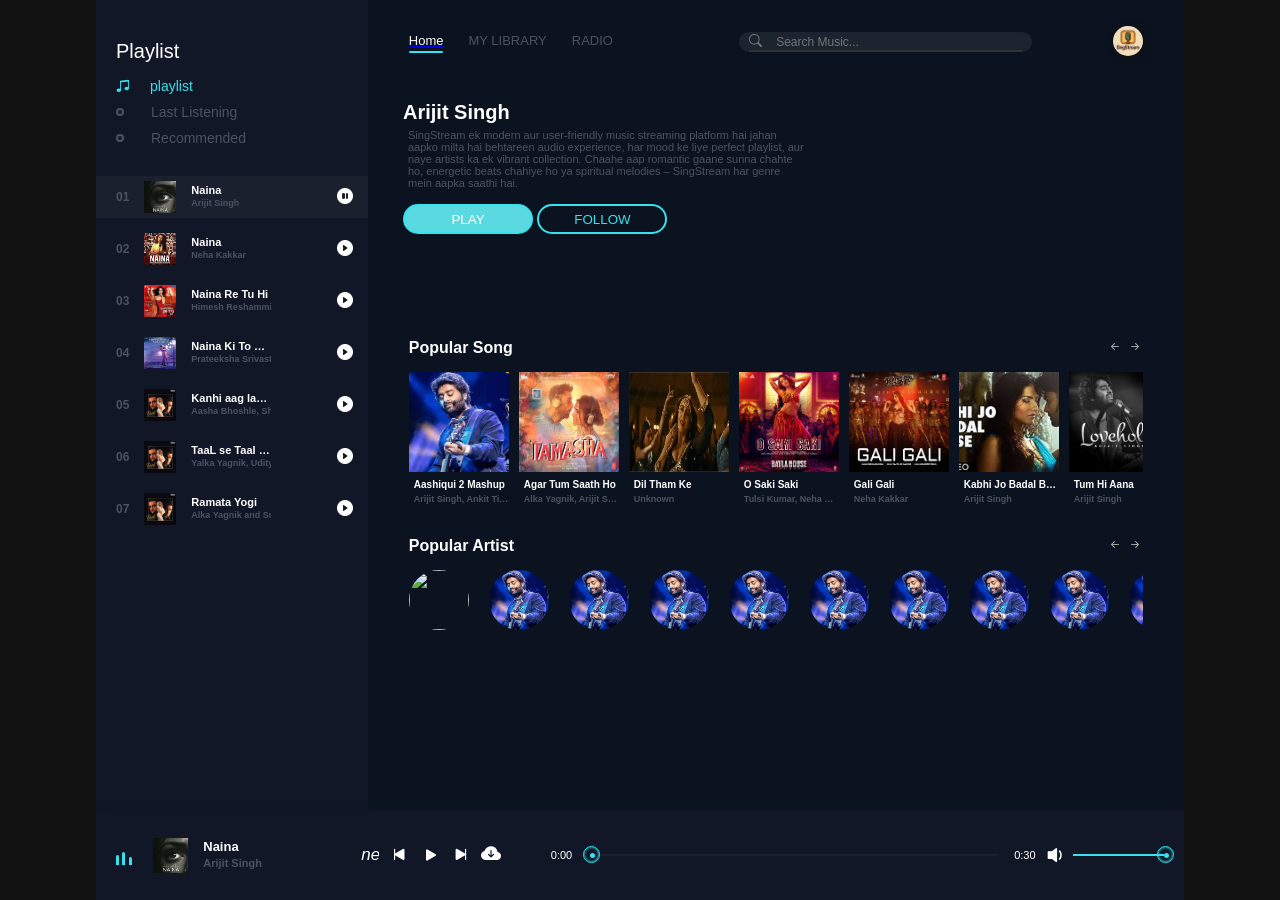
==== Arijit.html @ 08349c50 "Add files via upload" ====
<!DOCTYPE html>
<html lang="en">

<head>
    <meta charset="UTF-8">
    <meta name="viewport" content="width=device-width, initial-scale=1.0"> 
    <link rel="stylesheet" href="https://cdn.jsdelivr.net/npm/bootstrap-icons@1.13.1/font/bootstrap-icons.min.css">
    <link rel="stylesheet" href="style.css">
    <title>SingStream</title>
</head>

<body>
    <header>

        <div class="menu_side">
            <h1>Playlist</h1>
            <div class="playlist">
                <h4 class="active"><span></span><i class="bi bi-music-note-beamed"></i>playlist</h4>
                <h4><span></span><i class="bi bi-music-note-beamed"></i>Last Listening</h4>
                <h4><span></span><i class="bi bi-music-note-beamed"></i>Recommended</h4>
            </div>
            <div class="menu_song">
                <li class="songItem">
                    <span>01</span>
                    <img src="image/01.jpg" alt="">
                    <h5>Naina <br>
                        <div class="subtitle">Arijit Singh</div>
                    </h5>
                    <i class="bi playListPlay bi-play-circle-fill" id="1"></i>
                </li>
                <li class="songItem">
                    <span>02</span>
                    <img src="image/02.jpg" alt="">
                    <h5>Naina <br>
                        <div class="subtitle">Arijit Singh</div>
                    </h5>
                    <i class="bi playListPlay bi-play-circle-fill" id="2"></i>
                </li>
                <li class="songItem">
                    <span>03</span>
                    <img src="image/02.jpg" alt="">
                    <h5>Naina <br>
                        <div class="subtitle">Arijit Singh</div>
                    </h5>
                    <i class="bi playListPlay bi-play-circle-fill" id="3"></i>
                </li>
                <li class="songItem">
                    <span>04</span>
                    <img src="image/02.jpg" alt="">
                    <h5>Naina <br>
                        <div class="subtitle">Arijit Singh</div>
                    </h5>
                    <i class="bi playListPlay bi-play-circle-fill" id="4"></i>
                </li>
                <li class="songItem">
                    <span>05</span>
                    <img src="image/02.jpg" alt="">
                    <h5>Naina <br>
                        <div class="subtitle">Arijit Singh</div>
                    </h5>
                    <i class="bi playListPlay bi-play-circle-fill" id="5"></i>
                </li>
                <li class="songItem">
                    <span>06</span>
                    <img src="image/02.jpg" alt="">
                    <h5>Naina <br>
                        <div class="subtitle">Arijit Singh</div>
                    </h5>
                    <i class="bi playListPlay bi-play-circle-fill" id="6"></i>
                </li>
                <li class="songItem">
                    <span>07</span>
                    <img src="image/02.jpg" alt="">
                    <h5>Naina <br>
                        <div class="subtitle">Arijit Singh</div>
                    </h5>
                    <i class="bi playListPlay bi-play-circle-fill" id="7"></i>
                </li>
                <li class="songItem">
                    <span>08</span>
                    <img src="image/02.jpg" alt="">
                    <h5>Naina <br>
                        <div class="subtitle">Arijit Singh</div>
                    </h5>
                    <i class="bi playListPlay bi-play-circle-fill" id="8"></i>
                </li>

            </div>
        </div>

        <div class="song_side">
            <nav>
                <ul>
                    <a href="index.html"><li>Home<span></span></li></a>
                    <li>MY LIBRARY</li>
                    <li>RADIO</li>
                </ul>
                <div class="search">
                    <i class="bi bi-search"></i>
                    <input type="text" placeholder="Search Music...">
                </div>
                <div class="user">
                    <img src="SingStream.png" alt="">
                </div>
            </nav>
            <div class="content">
                <h1>Arijit Singh</h1>
                <p>SingStream ek modern aur user-friendly music streaming platform hai jahan aapko milta hai behtareen audio experience, har mood ke liye perfect playlist, aur naye artists ka ek vibrant collection. Chaahe aap romantic gaane sunna chahte ho, energetic beats chahiye ho ya spiritual melodies – SingStream har genre mein aapka saathi hai.</p>
                <div class="buttons">
                    <button>PLAY</button>
                    <button>FOLLOW</button>
                </div>
            </div>

            <div class="popular_song">
                <div class="h4">
                    <h4>Popular Song</h4>
                    <div class="btn_s">
                        <i class="bi bi-arrow-left-short" id="pop_song_left"></i>
                        <i class="bi bi-arrow-right-short" id="pop_song_right"></i>
                    </div>
                </div>
                <div class="pop_song">
                    <li class="songItem">
                        <div class="img_play">
                            <img src="image/02.jpg" alt="">
                            <i class="bi playListPlay bi-play-circle-fill" id="9"></i>
                        </div>
                        <h5>Naina <br>
                            <div class="subtitle">Arijit Singh</div>
                        </h5>
                    </li>
                    <li class="songItem">
                        <div class="img_play">
                            <img src="image/02.jpg" alt="">
                            <i class="bi playListPlay bi-play-circle-fill" id="10"></i>
                        </div>
                        <h5>Naina <br>
                            <div class="subtitle">Arijit Singh</div>
                        </h5>
                    </li>
                    <li class="songItem">
                        <div class="img_play">
                            <img src="image/02.jpg" alt="">
                            <i class="bi playListPlay bi-play-circle-fill" id="11"></i>
                        </div>
                        <h5>Naina <br>
                            <div class="subtitle">Arijit Singh</div>
                        </h5>
                    </li>
                    <li class="songItem">
                        <div class="img_play">
                            <img src="image/02.jpg" alt="">
                            <i class="bi playListPlay bi-play-circle-fill" id="12"></i>
                        </div>
                        <h5>Naina <br>
                            <div class="subtitle">Arijit Singh</div>
                        </h5>
                    </li>
                    <li class="songItem">
                        <div class="img_play">
                            <img src="image/02.jpg" alt="">
                            <i class="bi playListPlay bi-play-circle-fill" id="13"></i>
                        </div>
                        <h5>Naina <br>
                            <div class="subtitle">Arijit Singh</div>
                        </h5>
                    </li>
                    <li class="songItem">
                        <div class="img_play">
                            <img src="image/02.jpg" alt="">
                            <i class="bi playListPlay bi-play-circle-fill" id="14"></i>
                        </div>
                        <h5>Naina <br>
                            <div class="subtitle">Arijit Singh</div>
                        </h5>
                    </li>
                    <li class="songItem">
                        <div class="img_play">
                            <img src="image/02.jpg" alt="">
                            <i class="bi playListPlay bi-play-circle-fill" id="15"></i>
                        </div>
                        <h5>Naina <br>
                            <div class="subtitle">Arijit Singh</div>
                        </h5>
                    </li>
                    <li class="songItem">
                        <div class="img_play">
                            <img src="image/02.jpg" alt="">
                            <i class="bi playListPlay bi-play-circle-fill" id="16"></i>
                        </div>
                        <h5>Naina <br>
                            <div class="subtitle">Arijit Singh</div>
                        </h5>
                    </li>
                    <li class="songItem">
                        <div class="img_play">
                            <img src="image/02.jpg" alt="">
                            <i class="bi playListPlay bi-play-circle-fill" id="17"></i>
                        </div>
                        <h5>Naina <br>
                            <div class="subtitle">Arijit Singh</div>
                        </h5>
                    </li>
                    <li class="songItem">
                        <div class="img_play">
                            <img src="image/02.jpg" alt="">
                            <i class="bi playListPlay bi-play-circle-fill" id="18"></i>
                        </div>
                        <h5>Naina <br>
                            <div class="subtitle">Arijit Singh</div>
                        </h5>
                    </li>
                    <li class="songItem">
                        <div class="img_play">
                            <img src="image/02.jpg" alt="">
                            <i class="bi playListPlay bi-play-circle-fill" id="19"></i>
                        </div>
                        <h5>Naina <br>
                            <div class="subtitle">Arijit Singh</div>
                        </h5>
                    </li>
                    <li class="songItem">
                        <div class="img_play">
                            <img src="image/02.jpg" alt="">
                            <i class="bi playListPlay bi-play-circle-fill" id="20"></i>
                        </div>
                        <h5>Naina <br>
                            <div class="subtitle">Arijit Singh</div>
                        </h5>
                    </li>
                </div>
            </div>
            <div class="popular_artists">
                <div class="h4">
                    <h4>Popular Artist</h4>
                    <div class="btn_s">
                        <i class="bi bi-arrow-left-short" id="pop_art_left"></i>
                        <i class="bi bi-arrow-right-short" id="pop_art_right"></i>
                    </div>
                </div>
                <div class="item">
                    <li>
                        <a href="jubin.html"><img src="image/jubin_image/Jubin_logo.jpeg" alt="" class="src"></a>
                    </li>
                    <li>
                        <img src="image/Arijit.jpeg" alt="" class="src">
                    </li>
                    <li>
                        <img src="image/Arijit.jpeg" alt="" class="src">
                    </li>
                    
                    <li>
                        <img src="image/Arijit.jpeg" alt="" class="src">
                    </li>
                    <li>
                        <img src="image/Arijit.jpeg" alt="" class="src">
                    </li>
                    <li>
                        <img src="image/Arijit.jpeg" alt="" class="src">
                    </li>
                    <li>
                        <img src="image/Arijit.jpeg" alt="" class="src">
                    </li>
                    <li>
                        <img src="image/Arijit.jpeg" alt="" class="src">
                    </li>
                    <li>
                        <img src="image/Arijit.jpeg" alt="" class="src">
                    </li>
                    <li>
                        <img src="image/Arijit.jpeg" alt="" class="src">
                    </li>
                    <li>
                        <img src="image/Arijit.jpeg" alt="" class="src">
                    </li>
                    <li>
                        <img src="image/Arijit.jpeg" alt="" class="src">
                    </li>
                    <li>
                        <img src="image/Arijit.jpeg" alt="" class="src">
                    </li>
                    <li>
                        <img src="image/Arijit.jpeg" alt="" class="src">
                    </li>
                    <li>
                        <img src="image/Arijit.jpeg" alt="" class="src">
                    </li>
                    <li>
                        <img src="image/Arijit.jpeg" alt="" class="src">
                    </li>
                </div>
            </div>

        </div>


        <div class="master_play">
            <div class="wave" id="wave">
                <div class="wave1"></div>
                <div class="wave1"></div>
                <div class="wave1"></div>
            </div>
            <img src="image/15aug.jpg" alt="" id="poster_master_play">
            <h5 id="title">
                Vande matram
                <div class="subtitle">Bankim Chatarji </div>
            </h5>
            <div class="icon">
                <i class="bi shuffle">next</i>
                <i class="bi bi-skip-start-fill" id="back"></i>
                <i class="bi bi-play-fill" id="masterPlay"></i>
                <i class="bi bi-skip-end-fill" id="next"></i>
                <a href="" download id="download_music"><i class="bi bi-cloud-arrow-down-fill"></i></a>
            </div>
            <span id="currentStart">0:00</span>
            <div class="bar">
                <input type="range" id="seek" min="0" max="100">
                <div class="bar2" id="bar2"></div>
                <div class="dot"></div>
            </div>
            <span id="currentEnd">0:30</span>
            <div class="vol">
                <i class="bi bi-volume-down-fill" id="vol_icon"></i>
                <input type="range" min="0" max="100" id="vol">
                <div class="vol_bar"></div>
                <div class="dot" id="vol_dot"></div>
            </div>
        </div>
    </header>

    <script src="script.js"></script>
</body>

</html>
---- style.css ----
@import url('https://fonts.googleapis.com/css2?family=Ubuntu:ital,wght@0,300;0,400;0,500;0,700;1,300;1,400;1,500;1,700&display=swap');
@import url('https://fonts.googleapis.com/css2?family=Varela+Round&display=swap');

* {
  margin: 0;
  padding: 0;
  box-sizing: border-box;

}

body {
  font-family: sans-serif;
  width: 100%;
  height: 100vh;
  background: #121213;
  display: grid;
  place-items: center;
}

header {
  position: relative;
  width: 85%;
  height: 100%;
  /* border: 1px solid #fff; */
  display: flex;
  flex-wrap: wrap;
  overflow: hidden;
}

header .menu_side,
.song_side {
  width: 25%;
  height: 90%;
  /* border:1px solid #fff; */
  background: #111727;
  box-shadow: 5px 0px 2px #090f1f;
  color: #fff;
}

header .song_side {
  width: 75%;
  background: #0b1320;
}

header .master_play {
  width: 100%;
  height: 10%;
  /* border: 1px solid #fff; */
  background: #111727;
  box-shadow: 0px 3px 8px #090f1f;
}

header .menu_side h1 {
  font-size: 20px;
  margin: 40px 0px 0px 20px;
  font-weight: 500;
}

header .menu_side .playlist {
  margin: 15px 0px 0px 20px;
}

header .menu_side .playlist h4 {
  font-size: 14px;
  font-weight: 400;
  padding-bottom: 10px;
  color: #4c5262;
  cursor: pointer;
  display: flex;
  align-items: center;
  transition: 3ms linear;
}

header .menu_side .playlist h4:hover {
  color: #fff;
}

header .menu_side .playlist h4 span {
  position: relative;
  margin-right: 35px;
}

header .menu_side .playlist h4 span::before {
  content: '';
  position: absolute;
  width: 4px;
  height: 4px;
  border: 2px solid #4c5262;
  border-radius: 50%;
  top: -4px;
  transition: .3s linear;
}

header .menu_side .playlist h4:hover span::before {
  border: 2px solid#fff;
}

header .menu_side .playlist h4 .bi {
  display: none;
}

header .menu_side .playlist .active {
  color: #36e2ec;
}

header .menu_side .playlist .active span {
  display: none;
}

header .menu_side .playlist .active .bi {
  display: flex;
  margin-right: 20px;
}

header .menu_side .menu_song {
  width: 100%;
  height: 365px;
  /* border: 1px solid #fff; */
  margin-top: 20px;
  overflow: auto;
}

header .menu_side .menu_song::-webkit-scrollbar {
  display: none;
}

header .menu_side .menu_song li {
  list-style-type: none;
  position: relative;
  padding: 5px 0px 5px 20px;
  display: flex;
  align-items: center;
  margin-bottom: 10px;
  cursor: pointer;
  transition: .3s linear;

}

header .menu_side .menu_song li:hover {
  background: rgb(105, 105, 105, .1);

}

header .menu_side .menu_song li span {
  font-size: 12px;
  font-weight: 600;
  color: #4c5262;

}

header .menu_side .menu_song li img {
  width: 32px;
  height: 32px;
  margin-left: 15px;
}

header .menu_side .menu_song li h5 {
  font-size: 11px;
  margin-left: 15px;
  width: 80px;
  /* border: 1px solid #fff; */
  overflow: hidden;
  text-overflow: ellipsis;
  white-space: nowrap;
}

header .menu_side .menu_song li h5 .subtitle {
  font-size: 9px;
  color: #4c5262;
  line-height: 15px;
  
}

header .menu_side .menu_song li .bi {
  position: absolute;
  right: 15px;

}

header .master_play {
  display: flex;
  align-items: center;
  padding: 0px 20px;
}

header .master_play .wave {
  width: 30px;
  height: 30px;
  /* border: 1px solid #fff;*/
  padding-bottom: 5px;
  display: flex;
  align-items: flex-end;
  margin-right: 10px;
}

header .master_play .wave .wave1 {
  width: 3px;
  height: 10px;
  background: #36e2ec;
  margin-right: 3px;
  border-radius: 10px 10px 0px 0px;
  animation: unset;
    /*.5s linear infinite;*/

}

header .master_play .wave .wave1:nth-child(2) {
  height: 13px;
  margin-right: 3.5px;
  animation-delay: .4s;
}

header .master_play .wave .wave1:nth-child(3) {
  height: 8px;
  animation-delay: .8s;

}

/*javascript classes*/

header .master_play .active1 .wave1 {
  animation: wave .5s linear infinite;

}

header .master_play .active1 .wave1:nth-child(2) {
  animation-delay: .4s;
}

header .master_play .active1 .wave1:nth-child(3) {
  height: 8px;
  animation-delay: .8s;

}

@keyframes wave {
  0% {
    height: 10px;
  }

  50% {
    height: 15px;
  }

  100% {
    height: 10px;
  }
}

header .master_play img {
  width: 35px;
  height: 35px;
}

header .master_play h5 {
  width: 130px;
  /* border: 1px solid #fff; */
  margin-left: 15px;
  color: #fff;
  line-height: 17px;
  overflow: hidden;
  text-overflow: ellipsis;
  white-space: nowrap;
  font-size: 13px;
}

header .master_play h5 .subtitle {
  font-size: 11px;
  color: #4c5262;
  width: 100%;
  overflow: hidden;
  text-overflow: ellipsis;
  white-space: nowrap;
}

header .master_play .icon {
  font-size: 20px;
  color:#fff;
  margin: 0px 20px 0px 40px;
  outline: none;
  display: flex;
  align-items: center;

}

header .master_play .icon .bi {
  cursor: pointer;
  outline: none;
}

header .master_play .icon .shuffle {
  font-size: 17px;
  margin-right: 10px;
  width: 17.5px;
  overflow: hidden;
  display: flex;
  align-items: center;
}

header .master_play .icon #download_music {
  text-decoration: none;
  color: #fff;
  font-size: 20px;
  margin: 10px;
}

header .master_play .icon .bi:nth-child(3) {
  /* border: 1px solid rgb(105, 105, 105, .1); */
  border-radius: 50%;
  padding: 1px 5px 0px 7px;
  margin: 0px 5px;
}

header .master_play span {
  color: #fff;
  width: 32px;
  /* border: 1px solid #fff;*/
  font-size: 11px;
  font-weight: 400;
}

header .master_play #currentStart {
  margin: 0px 0px 0px 20px;
}

header .master_play .bar {
  position: relative;
  width: 43%;
  height: 2px;
  background: rgb(105, 105, 170, .1);
  margin: 0px 15px 0px 10px;
}

header .master_play .bar .bar2 {
  position: absolute;
  background: #36e2ec;
  width: 0%;
  height: 100%;
  top: 0;
  transition: 1s linear;
}

header .master_play .bar .dot {
  position: absolute;
  width: 5px;
  height: 5px;
  background: #36e2ec;
  border-radius: 50%;
  left: 0;
  top: -1.5px;
  transition: 1s linear;
}

header .master_play .bar .dot::before {
  content: '';
  position: absolute;
  width: 15px;
  height: 15px;
  border: 1px solid #36e2ec;
  border-radius: 50%;
  left: -7px;
  top: -6.5px;
  box-shadow: inset 0px 0px 3px #36e2ec;
}

header .master_play .bar input {
  position: absolute;
  width: 100%;
  top: -7px;
  left: 0;
  cursor: pointer;
  z-index: 99999999999999999999999999999999999999;
  /* transition: 3s linear; */
  opacity: 0;
}

header .master_play .vol {
  position: relative;
  width: 100px;
  height: 2px;
  background: rgb(105, 105, 170, .1);
  margin-left: 30px;
}

header .master_play .vol .bi {
  position: absolute;
  color: #fff;
  font-size: 25px;
  top: -12px;
  left: -30px;
}

header .master_play .vol input {
  position: absolute;
  width: 100%;
  top: -6px;
  left: 0;
  cursor: pointer;
  z-index: 999999999999999999999999999999;
  opacity: 0;
}

header .master_play .vol_bar {
  position: absolute;
  background: #36e2ec;
  width: 100%;
  height: 100%;
  top: 0;
  transition: 1s linear;
}

header .master_play .vol .dot {
  position: absolute;
  width: 5px;
  height: 5px;
  background: #36e2ec;
  border-radius: 50%;
  left: 100%;
  top: -1.5px;
  transition: 1s linear;

  
}

header .master_play .vol .dot::before {
  content: '';
  position: absolute;
  width: 15px;
  height: 15px;
  border: 1px solid #36e2ec;
  border-radius: 50%;
  left: -7px;
  top: -6.5px;
  box-shadow: inset 0px 0px 3px #36e2ec;
}

header .song_side {
  z-index: 2;
}

header .song_side::before {
  content: '';
  position: absolute;
  width: 867px;
  height: 300px;
  /* border: 1px solid #fff; */
  background: url(image/Arijit-bg.png);
  background-repeat: no-repeat;
  background-position-x: 500px;
  background-position-y: 20px;
  background-size: 240px;
  z-index: -1;

}

header .song_side nav {
  width: 90%;
  height: 10%;
  /* border: 1px solid #fff; */
  margin: auto;
  display: flex;
  align-items: center;
  justify-content: space-between;
}

header .song_side nav ul {
  display: flex;
}

header .song_side nav ul li {
  list-style: none;
  position: relative;
  font-size: 13px;
  color: #4c5262;
  margin-right: 25px;
  cursor: pointer;
  transition: .2S linear;
}

header .song_side nav ul li:hover {
  color: #fff;
}

header .song_side nav ul li:nth-child(1) {
  color: #fff;
}

header .song_side nav ul li span {
  position: absolute;
  width: 100%;
  height: 2.5px;
  background: #36e2ec;
  bottom: -5px;
  left: 0;
  border-radius: 20px;
}

header .song_side nav .search {
  position: relative;
  width: 40%;
  padding: 1px 10px;
  border-radius: 20px;
  /* border: 1px solid #fff; */
  color: gray;
}

header .song_side nav .search::before {
  content: '';
  position: absolute;
  width: 100%;
  height: 100%;
  background: rgb(184, 184, 184, .1);
  border-radius: 20px;
  backdrop-filter: blur(5px);
  z-index: -1;
}

header .song_side nav .search .bi {
  font-size: 13px;
  padding: 3px 0px 0px 10px;
}

header .song_side nav .search input {
  background: none;
  border: none;
  outline: none;
  padding: 0px 10px;
  color: #fff;
  font-size: 12px;
}

header .song_side nav .user {
  position: relative;
  width: 30px;
  height: 30px;
  /* border:1px solid #fff; */
  border-radius: 50%;
}

header .song_side nav .user img {
  width: 100%;
  height: 100%;
  border-radius: 50%;
  box-shadow: 2px 2px 8px #121213;
}

header .song_side .content {
  width: 50%;
  height: 30%;
  /* border:1px solid #fff; */
  margin-left: 35px;
  padding-top: 20px;
}

header .song_side .content h1 {
  font-size: 20px;
  font-weight: 600px;
}

header .song_side .content p {
  font-size: 11px;
  font-weight: 400;
  color: #4c5262;
  margin: 5px;
}

header .song_side .content .buttons {
  margin-top: 15px;
}

header .song_side .content .buttons button {
  width: 130px;
  height: 30px;
  border: 2px solid #36e2ec;
  outline: none;
  border-radius: 20px;
  background: #5adae0;
  color: white;
  cursor: pointer;
  transition: .3s linear;
}

header .song_side .content .buttons button:hover {
  background: none;
  color: #36e2ec;
}

header .song_side .content .buttons button:nth-child(2) {
  background: none;
  color: #36e2ec;
}

header .song_side .content .buttons button:nth-child(2):hover {
  background: #36e2ec;
  color: #fff;
}

header .song_side .popular_song {
  width: 90%;
  height: auto;
  margin: auto;
  margin-top: 15px;
  /* border: 1px solid #fff; */
}

header .song_side .popular_song .h4 {
  display: flex;
  align-items: center;
  justify-content: space-between;
}

header .song_side .popular_song .h4 .bi {
  color: #a4a8a4;
  cursor: pointer;
  transition: .2s linear;
}

header .song_side .popular_song .h4 .bi:hover {
  color: #fff
}

header .song_side .popular_song .pop_song {
  width: 100%;
  height: 150px;
  margin-top: 15px;
  display: flex;
  /* border: 1px solid #fff; */
  overflow: auto;
  scroll-behavior: smooth;

}

header .song_side .popular_song .pop_song::-webkit-scrollbar {
  display: none;

}

header .song_side .popular_song .pop_song li {
  min-width: 100px;
  height: 140px;
  list-style-type: none;
  margin-right: 10px;
  transition: .2s linear;
}

header .song_side .popular_song .pop_song li:hover {
  background: rgb(105, 105, 170, .1);
}

header .song_side .popular_song .pop_song li .img_play {
  position: relative;
  width: 100%;
  height: 100px;
  display: flex;
  align-items: center;
  justify-content: center;
}

header .song_side .popular_song .pop_song li .img_play img {
  width: 100%;
  height: 100%;
}

header .song_side .popular_song .pop_song li .img_play .bi {
  position: absolute;
  font-size: 20px;
  cursor: pointer;
  transition: .2s linear;
  opacity: 0;
}

header .song_side .popular_song .pop_song li:hover .img_play .bi {
  opacity: 1;
}

header .song_side .popular_song .pop_song li h5 {
  padding: 5px 0px 0px 5px;
  line-height: 15px;
  font-size: 10px;
  width: 100px;
  overflow: hidden;
  white-space: nowrap;
  text-overflow: ellipsis;
}

header .song_side .popular_song .pop_song li h5 .subtitle {
  font-size: 9px;
  overflow: hidden;
  white-space: nowrap;
  text-overflow: ellipsis;
  color: #4c5262;
}

header .song_side .popular_artists {
  width: 90%;
  height: auto;
  /* border: 1px solid #fff; */
  margin: auto;
  margin-top: 15px;
}

header .song_side .popular_artists .h4 {
  display: flex;
  align-items: center;
  justify-content: space-between;
}

header .song_side .popular_artists .h4 .bi {
  color: #a4a8a4;
  cursor: pointer;
  transition: .2s linear;
}

header .song_side .popular_artists .h4 .bi:hover {
  color: #fff
}

header .song_side .popular_artists .item {
  width: 100%;
  height: 110px;
  margin-top: 15px;
  display: flex;
  /* border: 1px solid #fff; */
  overflow: auto;
  scroll-behavior: smooth;
}
header .song_side .popular_artists .item::-webkit-scrollbar {
  display: none;
}

header .song_side .popular_artists .item li {
  list-style-type: none;
  position: relative;
  min-width: 60px;
  height: 60px;
  border-radius: 50%;
  margin-right: 20px;
  cursor: pointer;

}

header .song_side .popular_artists .item li img {
  width: 100%;
  height: 100%;
  border-radius: 50%;
}



/* searchbar */

.search-results{
  position:absolute;
  left:20px; right:0;
  max-height:180px;
  overflow-y:auto;
  background: rgba(30, 30, 30, 0.3); /* semi-transparent */
  backdrop-filter: blur(8px);         /* <-- blur effect */
  -webkit-backdrop-filter: blur(8px); /* Safari support */
  border:1px solid #333;
  z-index:10;
}
.result-item{
  display:flex; align-items:center; gap:6px;
  padding:4px 8px;
  cursor:pointer;
}
.result-item.selected,
.result-item:hover{
  background: rgba(47, 57, 85, 0.3);
  backdrop-filter: blur(8px);
  -webkit-backdrop-filter: blur(8px);
}

.search-results::-webkit-scrollbar {
  display: none;

}
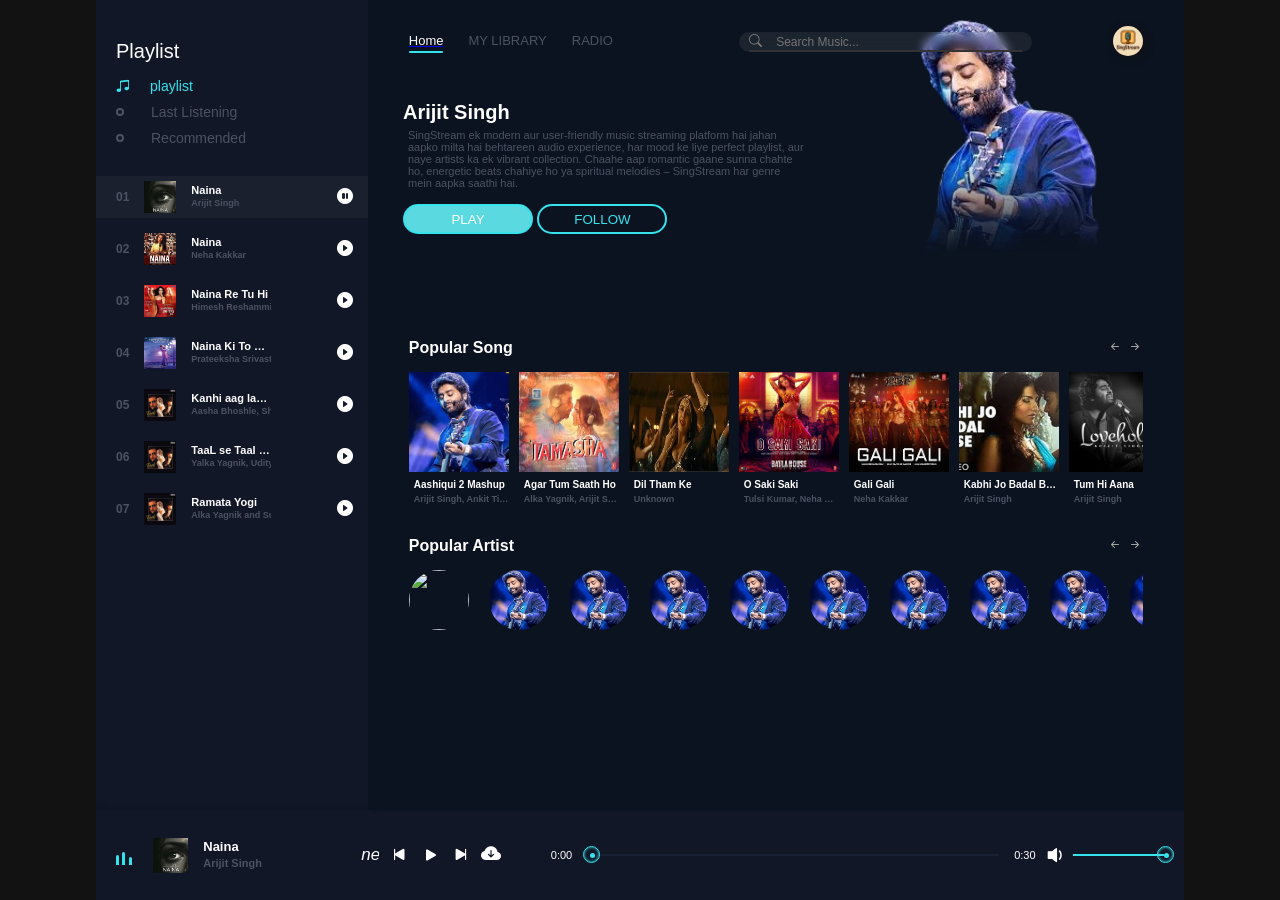
==== commit 2e6d2c05: "Update Arijit.html" ====
--- a/Arijit.html
+++ b/Arijit.html
@@ -6,6 +6,7 @@
     <meta name="viewport" content="width=device-width, initial-scale=1.0"> 
     <link rel="stylesheet" href="https://cdn.jsdelivr.net/npm/bootstrap-icons@1.13.1/font/bootstrap-icons.min.css">
     <link rel="stylesheet" href="style.css">
+    <link rel="icon" href="SingStream _BG.png" type="image/png">
     <title>SingStream</title>
 </head>
 
@@ -332,4 +333,5 @@
     <script src="script.js"></script>
 </body>
 
-</html>+
+</html>
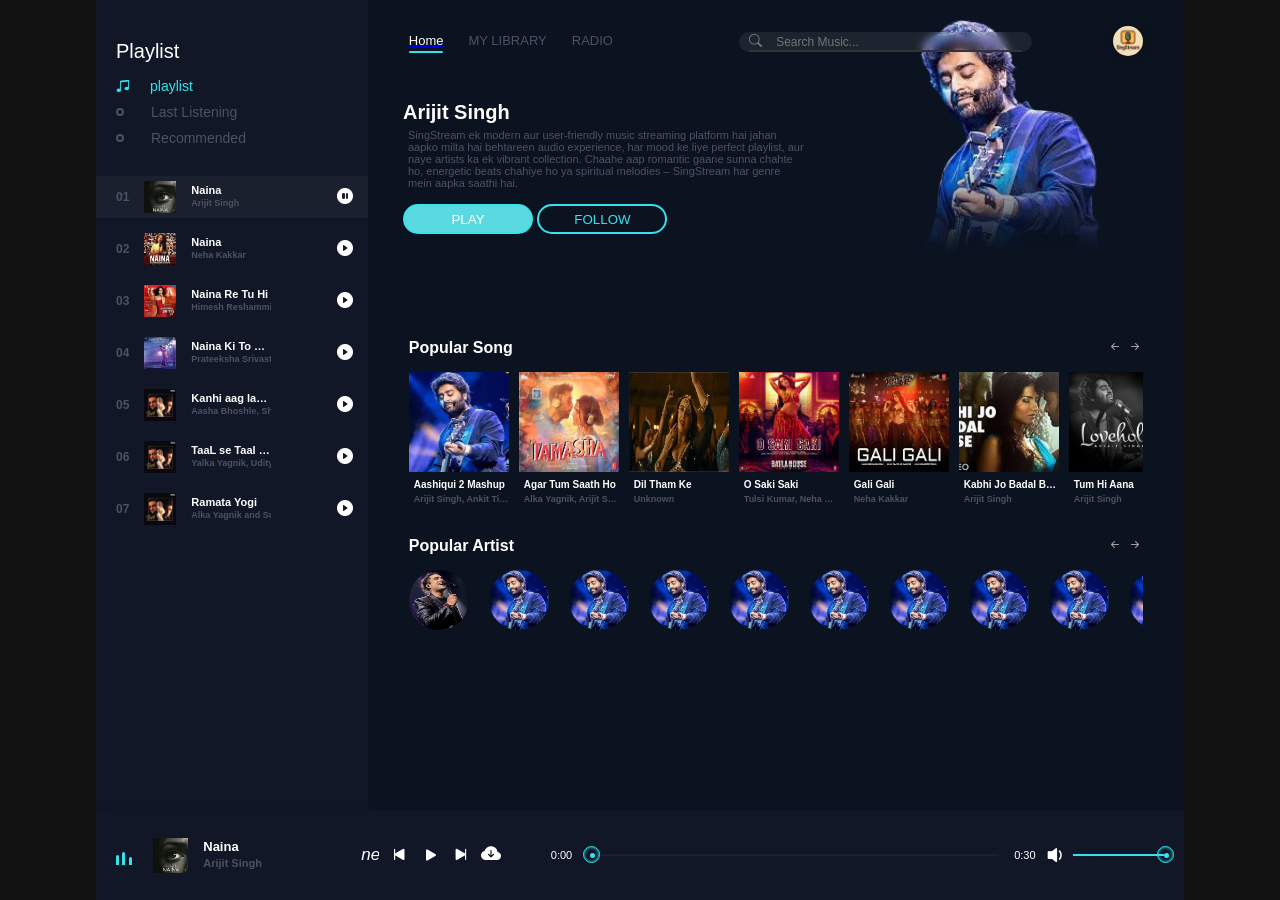
==== commit c1815caf: "Add files via upload" ====
--- a/Arijit.html
+++ b/Arijit.html
@@ -108,7 +108,7 @@
                 <h1>Arijit Singh</h1>
                 <p>SingStream ek modern aur user-friendly music streaming platform hai jahan aapko milta hai behtareen audio experience, har mood ke liye perfect playlist, aur naye artists ka ek vibrant collection. Chaahe aap romantic gaane sunna chahte ho, energetic beats chahiye ho ya spiritual melodies – SingStream har genre mein aapka saathi hai.</p>
                 <div class="buttons">
-                    <button>PLAY</button>
+                    <button id="mainPlay">PLAY</button>
                     <button>FOLLOW</button>
                 </div>
             </div>
@@ -333,5 +333,4 @@
     <script src="script.js"></script>
 </body>
 
-
-</html>
+</html>
